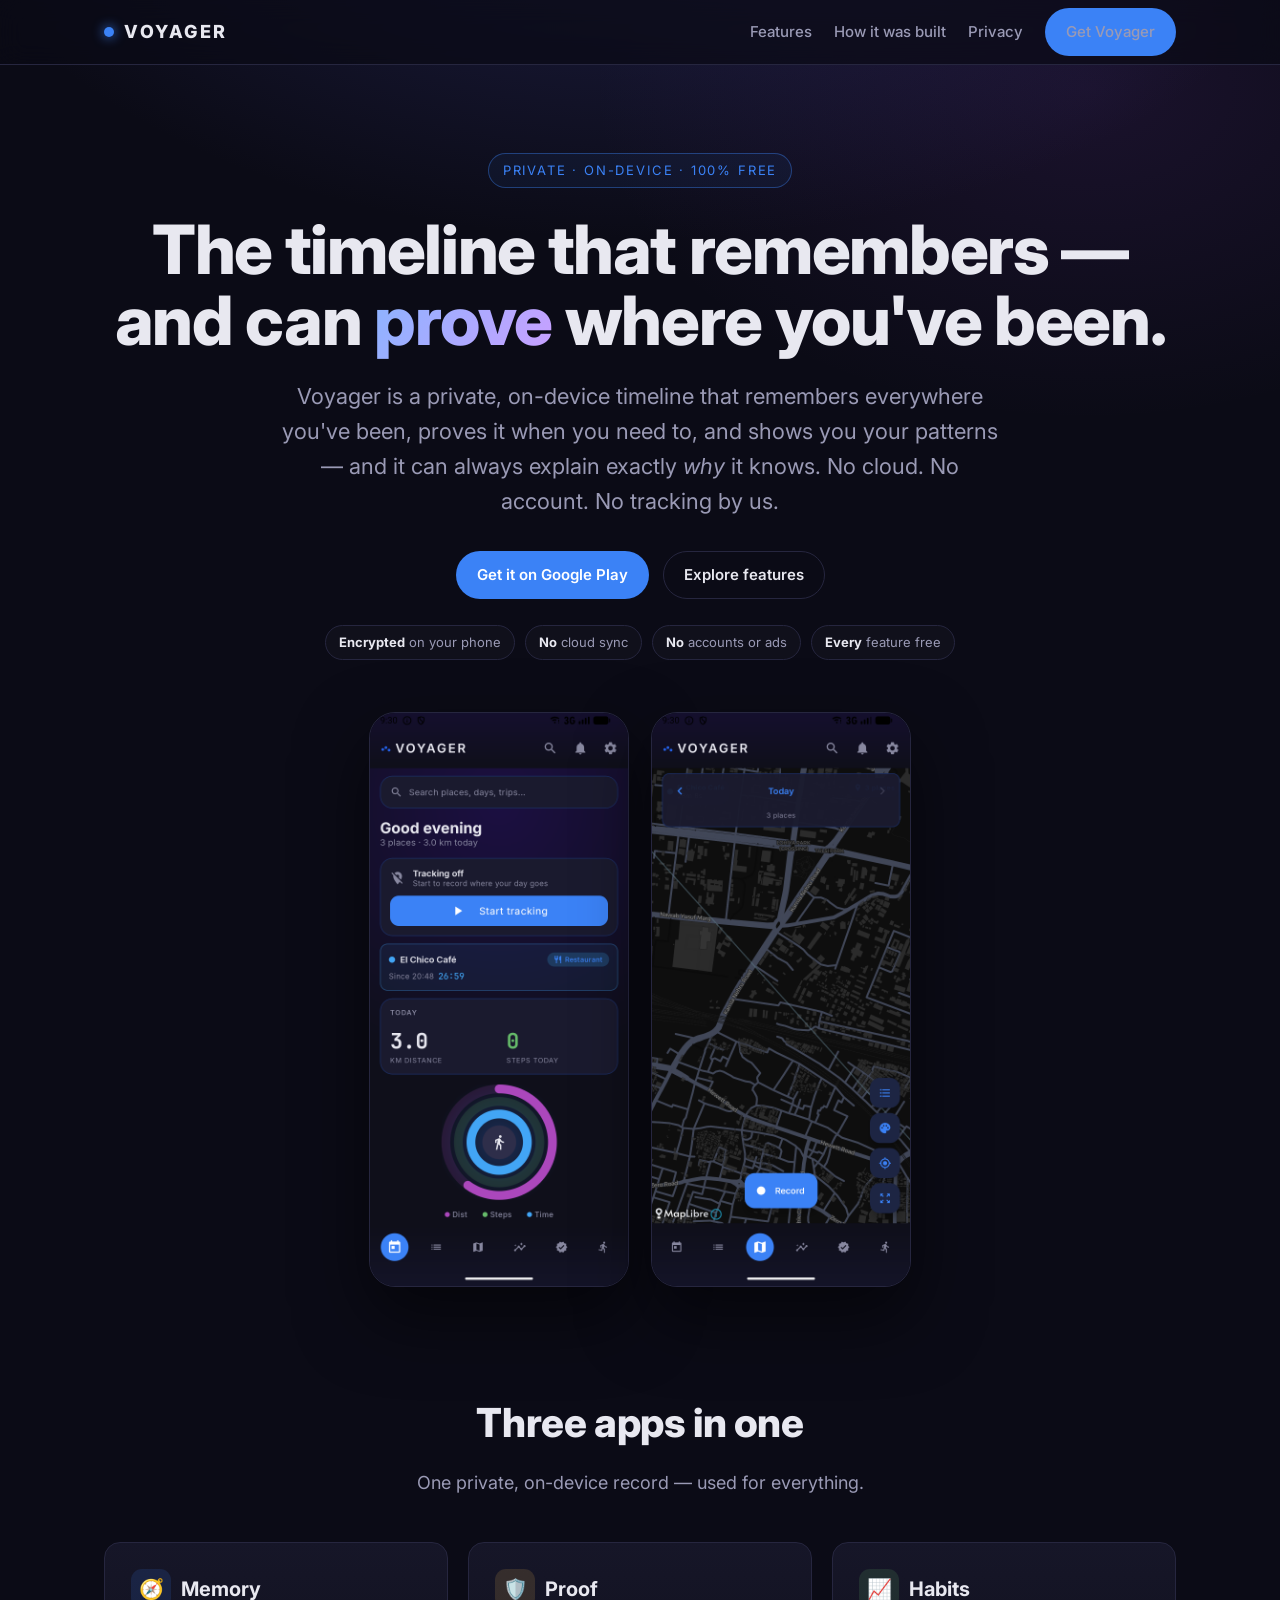
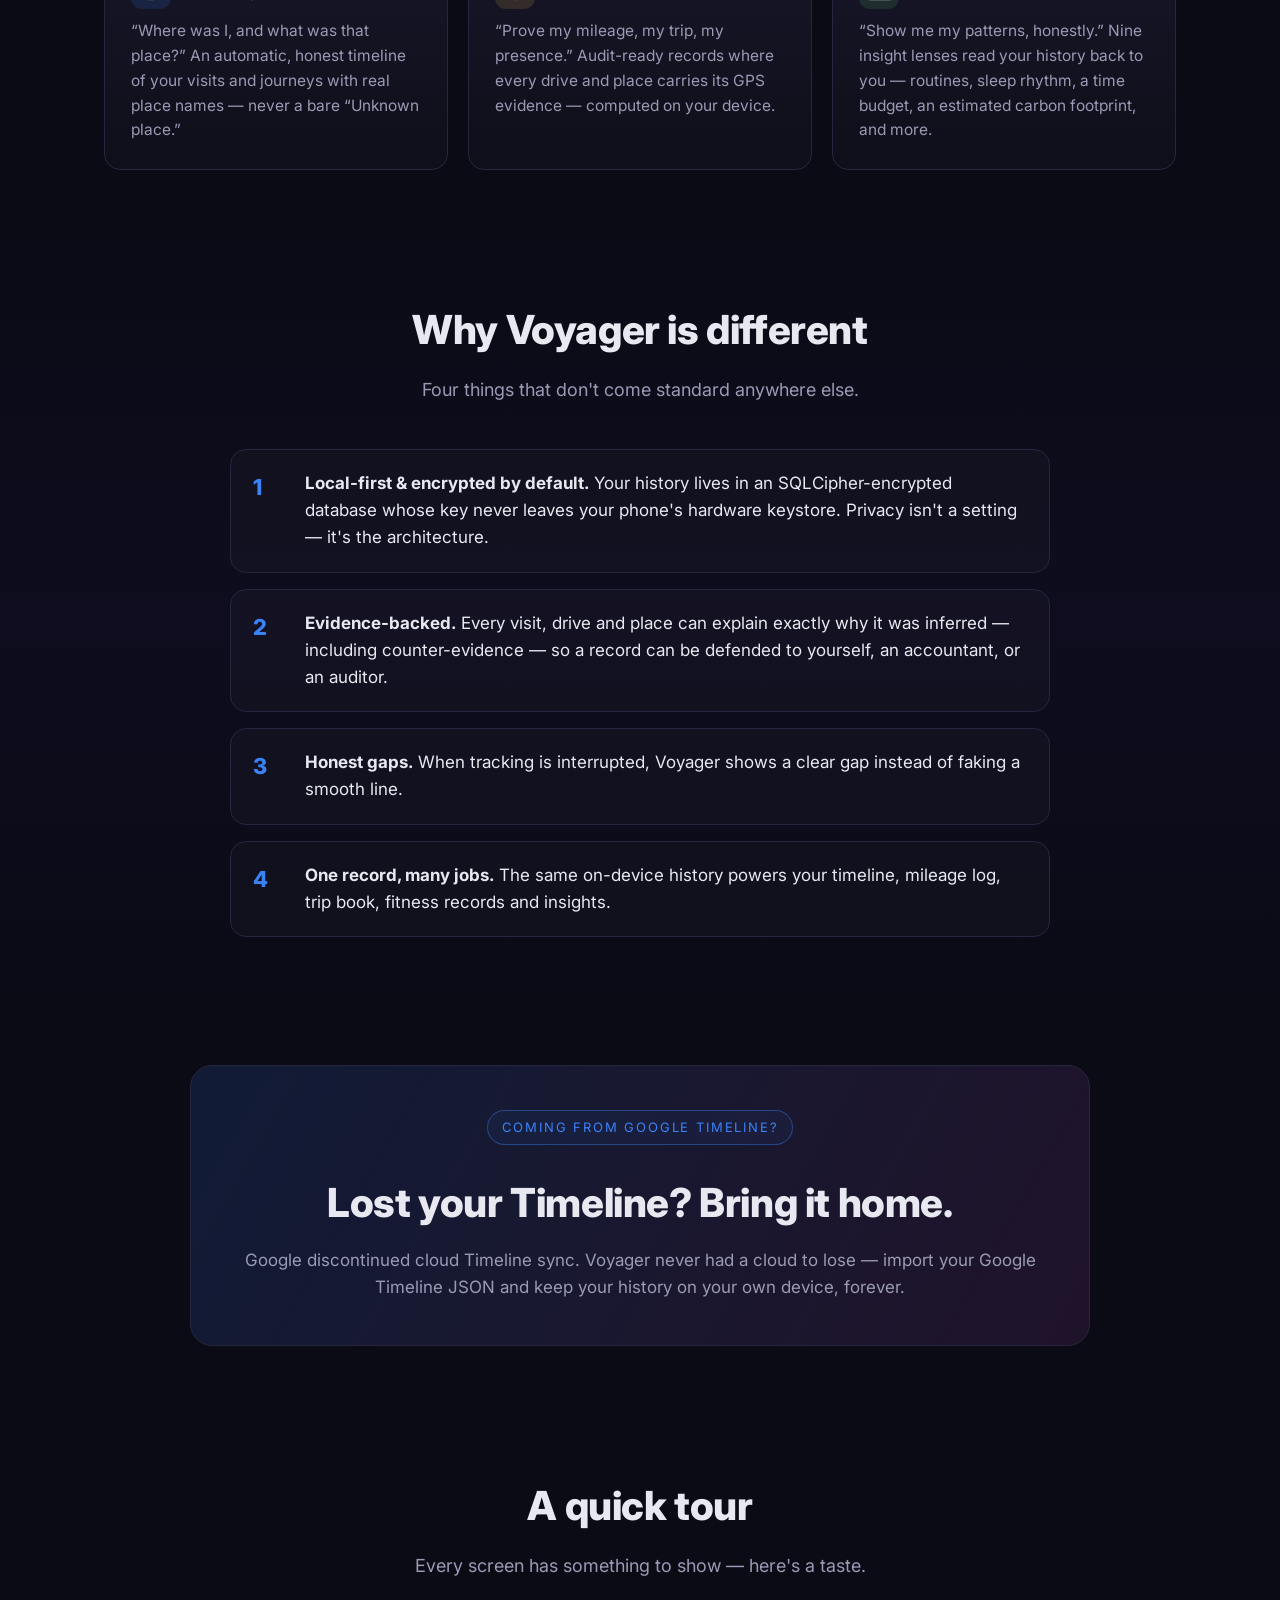
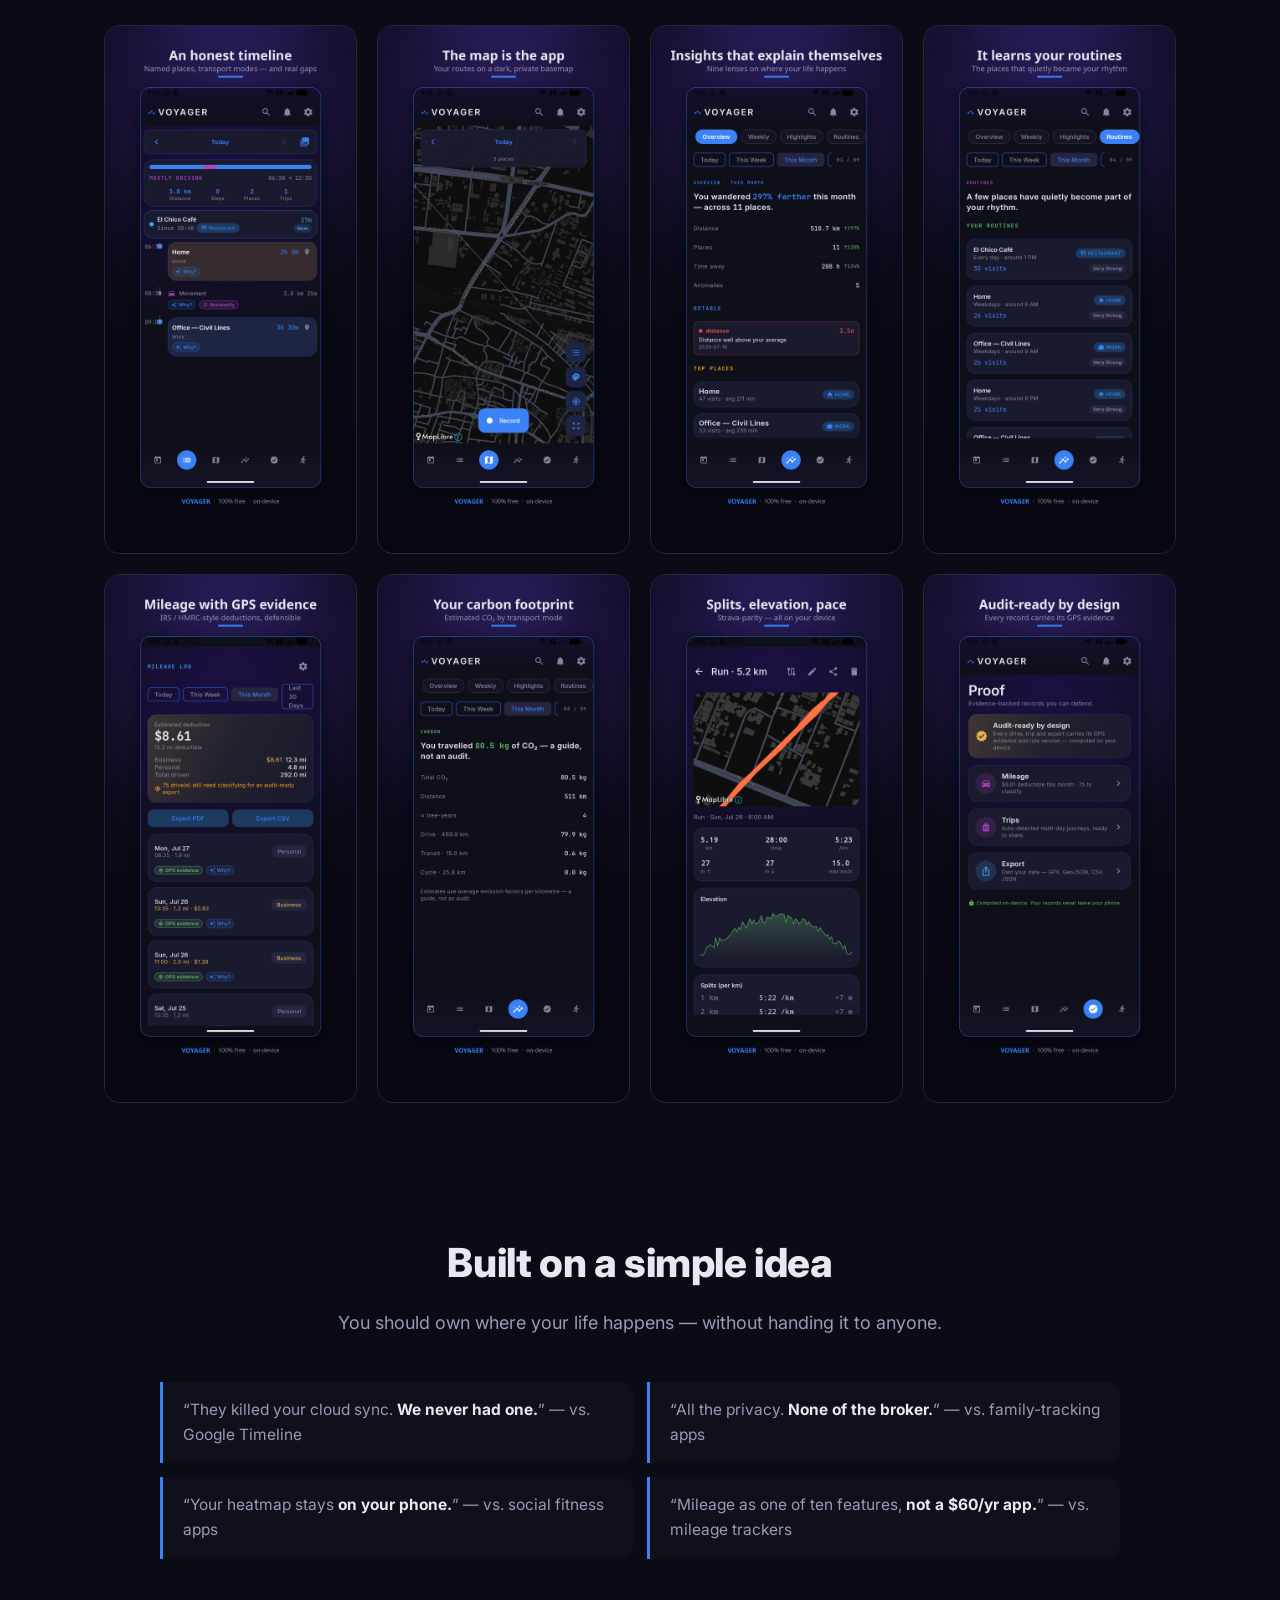
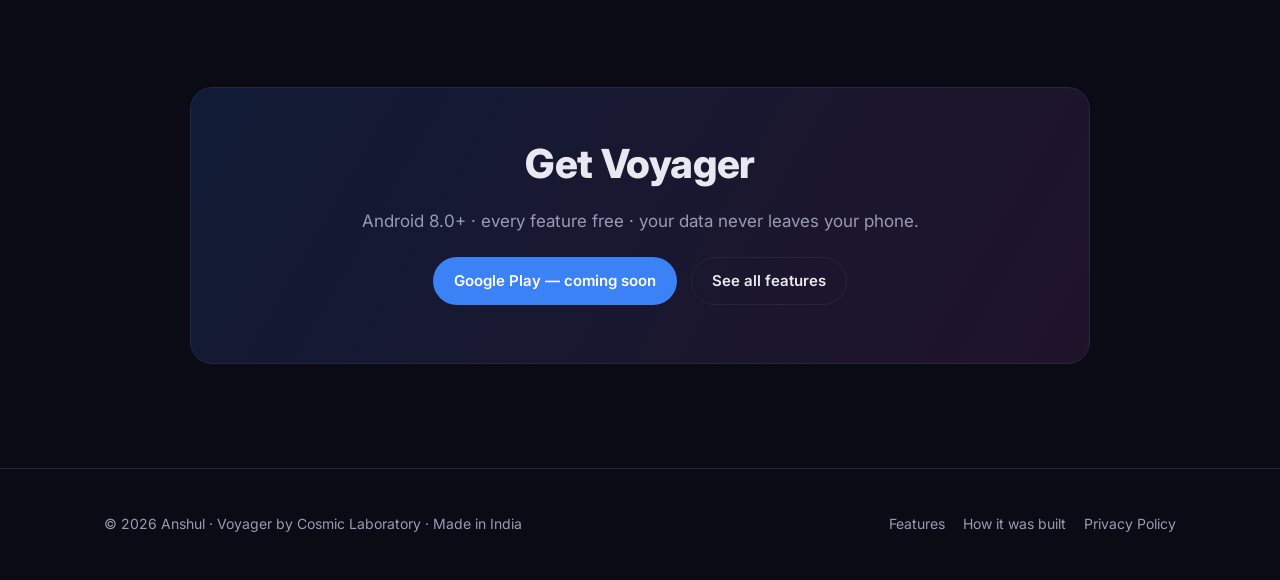
==== index.html @ 9e4bc84a "Voyager marketing + docs site (landing, features, dev story, privacy) Static GitHub Pages site (no a" ====
<!doctype html>
<html lang="en">
<head>
<meta charset="utf-8">
<meta name="viewport" content="width=device-width, initial-scale=1">
<title>Voyager — Your private, on-device location timeline</title>
<meta name="description" content="Voyager is a private, on-device timeline that remembers everywhere you've been, proves it when you need to, and shows you your patterns — and it can always explain why. No cloud. No account. 100% free.">
<link rel="preconnect" href="https://fonts.googleapis.com">
<link href="https://fonts.googleapis.com/css2?family=Inter:wght@400;500;600;800&display=swap" rel="stylesheet">
<link rel="stylesheet" href="assets/style.css">
<link rel="icon" href="data:image/svg+xml,<svg xmlns='http://www.w3.org/2000/svg' viewBox='0 0 100 100'><circle cx='50' cy='50' r='42' fill='%233b82f6'/></svg>">
</head>
<body>

<nav class="nav"><div class="wrap">
  <a class="brand" href="index.html"><span class="dot"></span>VOYAGER</a>
  <div class="links">
    <a href="features.html">Features</a>
    <a href="development.html">How it was built</a>
    <a href="privacy.html">Privacy</a>
    <a class="btn" href="#get">Get Voyager</a>
  </div>
</div></nav>

<header class="hero"><div class="wrap">
  <span class="eyebrow">Private · On-device · 100% free</span>
  <h1>The timeline that remembers —<br>and can <span class="grad">prove</span> where you've been.</h1>
  <p class="lede">Voyager is a private, on-device timeline that remembers everywhere you've been,
    proves it when you need to, and shows you your patterns — and it can always explain exactly
    <em>why</em> it knows. No cloud. No account. No tracking by us.</p>
  <div class="cta-row">
    <a class="btn" href="#get">Get it on Google Play</a>
    <a class="btn ghost" href="features.html">Explore features</a>
  </div>
  <div class="pills">
    <span class="pill"><b>Encrypted</b> on your phone</span>
    <span class="pill"><b>No</b> cloud sync</span>
    <span class="pill"><b>No</b> accounts or ads</span>
    <span class="pill"><b>Every</b> feature free</span>
  </div>
  <div class="devices">
    <img src="assets/img/hero-today.png" alt="Voyager Today dashboard" loading="lazy">
    <img src="assets/img/hero-map.png" alt="Voyager dark map" loading="lazy">
  </div>
</div></header>

<section id="jobs"><div class="wrap">
  <div class="sec-head">
    <h2>Three apps in one</h2>
    <p>One private, on-device record — used for everything.</p>
  </div>
  <div class="grid g3">
    <div class="card">
      <h3><span class="ic">🧭</span>Memory</h3>
      <p>“Where was I, and what was that place?” An automatic, honest timeline of your visits and
        journeys with real place names — never a bare “Unknown place.”</p>
    </div>
    <div class="card">
      <h3><span class="ic gold">🛡️</span>Proof</h3>
      <p>“Prove my mileage, my trip, my presence.” Audit-ready records where every drive and place
        carries its GPS evidence — computed on your device.</p>
    </div>
    <div class="card">
      <h3><span class="ic green">📈</span>Habits</h3>
      <p>“Show me my patterns, honestly.” Nine insight lenses read your history back to you —
        routines, sleep rhythm, a time budget, an estimated carbon footprint, and more.</p>
    </div>
  </div>
</div></section>

<section id="moat" style="background:linear-gradient(180deg,transparent,rgba(20,16,46,.35),transparent)"><div class="wrap">
  <div class="sec-head">
    <h2>Why Voyager is different</h2>
    <p>Four things that don't come standard anywhere else.</p>
  </div>
  <div class="moat">
    <div class="row"><div class="num">1</div><div><strong>Local-first & encrypted by default.</strong>
      Your history lives in an SQLCipher-encrypted database whose key never leaves your phone's
      hardware keystore. Privacy isn't a setting — it's the architecture.</div></div>
    <div class="row"><div class="num">2</div><div><strong>Evidence-backed.</strong>
      Every visit, drive and place can explain exactly why it was inferred — including
      counter-evidence — so a record can be defended to yourself, an accountant, or an auditor.</div></div>
    <div class="row"><div class="num">3</div><div><strong>Honest gaps.</strong>
      When tracking is interrupted, Voyager shows a clear gap instead of faking a smooth line.</div></div>
    <div class="row"><div class="num">4</div><div><strong>One record, many jobs.</strong>
      The same on-device history powers your timeline, mileage log, trip book, fitness records
      and insights.</div></div>
  </div>
</div></section>

<section id="wedge"><div class="wrap">
  <div class="banner">
    <span class="eyebrow">Coming from Google Timeline?</span>
    <h2>Lost your Timeline? Bring it home.</h2>
    <p class="muted">Google discontinued cloud Timeline sync. Voyager never had a cloud to lose —
      import your Google Timeline JSON and keep your history on your own device, forever.</p>
  </div>
</div></section>

<section id="tour"><div class="wrap">
  <div class="sec-head">
    <h2>A quick tour</h2>
    <p>Every screen has something to show — here's a taste.</p>
  </div>
  <div class="gallery">
    <img src="assets/img/02-timeline.png" alt="Timeline" loading="lazy">
    <img src="assets/img/03-map.png" alt="Map" loading="lazy">
    <img src="assets/img/04-insights-overview.png" alt="Insights" loading="lazy">
    <img src="assets/img/06-insights-routines.png" alt="Routines" loading="lazy">
    <img src="assets/img/09-mileage.png" alt="Mileage" loading="lazy">
    <img src="assets/img/07-insights-carbon.png" alt="Carbon" loading="lazy">
    <img src="assets/img/12-activity-detail.png" alt="Fitness" loading="lazy">
    <img src="assets/img/08-proof.png" alt="Proof" loading="lazy">
  </div>
</div></section>

<section id="vs"><div class="wrap">
  <div class="sec-head"><h2>Built on a simple idea</h2>
    <p>You should own where your life happens — without handing it to anyone.</p></div>
  <div class="quotes">
    <div class="quote">“They killed your cloud sync. <b>We never had one.</b>” — vs. Google Timeline</div>
    <div class="quote">“All the privacy. <b>None of the broker.</b>” — vs. family-tracking apps</div>
    <div class="quote">“Your heatmap stays <b>on your phone.</b>” — vs. social fitness apps</div>
    <div class="quote">“Mileage as one of ten features, <b>not a $60/yr app.</b>” — vs. mileage trackers</div>
  </div>
</div></section>

<section id="get"><div class="wrap">
  <div class="banner">
    <h2>Get Voyager</h2>
    <p class="muted" style="margin-bottom:22px">Android 8.0+ · every feature free · your data never leaves your phone.</p>
    <div class="cta-row">
      <a class="btn" href="#">Google Play — coming soon</a>
      <a class="btn ghost" href="features.html">See all features</a>
    </div>
  </div>
</div></section>

<footer><div class="wrap">
  <div>© 2026 Anshul · Voyager by Cosmic Laboratory · Made in India</div>
  <div class="foot-links">
    <a href="features.html">Features</a>
    <a href="development.html">How it was built</a>
    <a href="privacy.html">Privacy Policy</a>
  </div>
</div></footer>

</body>
</html>
---- assets/style.css ----
:root{
  --bg:#0b0b16; --bg2:#0f0f1a; --surface:#161628; --surface2:#1e1e34;
  --line:#26263f; --text:#e8e8f0; --muted:#9a9ab5; --primary:#3b82f6; --primary-dim:#2563eb;
  --gold:#e6b450; --green:#66bb6a; --purple:#ab47bc; --radius:16px; --max:1120px;
  --font:'Inter',-apple-system,BlinkMacSystemFont,'Segoe UI',Roboto,system-ui,sans-serif;
}
*{box-sizing:border-box;margin:0;padding:0}
html{scroll-behavior:smooth}
body{
  font-family:var(--font); color:var(--text); line-height:1.6; font-size:17px;
  background:
    radial-gradient(1200px 700px at 50% -180px, rgba(59,60,140,.45), transparent 60%),
    radial-gradient(900px 600px at 85% 10%, rgba(120,60,180,.14), transparent 55%),
    var(--bg);
  background-attachment:fixed;
  -webkit-font-smoothing:antialiased;
}
a{color:var(--primary);text-decoration:none}
a:hover{text-decoration:underline}
img{max-width:100%;display:block}
.wrap{max-width:var(--max);margin:0 auto;padding:0 24px}
.muted{color:var(--muted)}
.center{text-align:center}

/* Nav */
.nav{position:sticky;top:0;z-index:20;backdrop-filter:blur(12px);
  background:rgba(11,11,22,.72);border-bottom:1px solid var(--line)}
.nav .wrap{display:flex;align-items:center;justify-content:space-between;height:64px}
.brand{display:flex;align-items:center;gap:10px;font-weight:800;letter-spacing:.14em;
  font-size:18px;color:var(--text)}
.brand:hover{text-decoration:none}
.brand .dot{width:10px;height:10px;border-radius:50%;background:var(--primary);
  box-shadow:0 0 12px var(--primary)}
.nav .links{display:flex;gap:22px;align-items:center}
.nav .links a{color:var(--muted);font-size:15px;font-weight:500}
.nav .links a:hover{color:var(--text);text-decoration:none}
.btn{display:inline-block;background:var(--primary);color:#fff;font-weight:600;
  padding:11px 20px;border-radius:999px;font-size:15px;border:1px solid transparent;transition:.15s}
.btn:hover{background:var(--primary-dim);text-decoration:none;transform:translateY(-1px)}
.btn.ghost{background:transparent;border-color:var(--line);color:var(--text)}
.btn.ghost:hover{border-color:var(--primary);background:rgba(59,130,246,.08)}

/* Hero */
.hero{padding:88px 0 40px;text-align:center}
.eyebrow{display:inline-block;font-size:13px;letter-spacing:.14em;text-transform:uppercase;
  color:var(--primary);border:1px solid rgba(59,130,246,.4);border-radius:999px;
  padding:6px 14px;margin-bottom:26px;background:rgba(59,130,246,.06)}
h1{font-size:clamp(38px,6vw,68px);line-height:1.05;font-weight:800;letter-spacing:-.02em;margin-bottom:22px}
h1 .grad{background:linear-gradient(120deg,#8ab4ff,#c9a0ff);-webkit-background-clip:text;
  background-clip:text;color:transparent}
.lede{font-size:clamp(18px,2.4vw,22px);color:var(--muted);max-width:720px;margin:0 auto 32px}
.cta-row{display:flex;gap:14px;justify-content:center;flex-wrap:wrap;margin-bottom:14px}
.pills{display:flex;gap:10px;justify-content:center;flex-wrap:wrap;margin-top:26px}
.pill{font-size:13px;color:var(--muted);border:1px solid var(--line);border-radius:999px;
  padding:6px 13px;background:rgba(255,255,255,.02)}
.pill b{color:var(--text)}

/* Hero device row */
.devices{display:flex;gap:22px;justify-content:center;margin-top:52px;flex-wrap:wrap}
.devices img{width:260px;border-radius:26px;border:1px solid var(--line);
  box-shadow:0 30px 70px rgba(0,0,0,.55)}

/* Sections */
section{padding:64px 0}
.sec-head{max-width:720px;margin:0 auto 44px;text-align:center}
h2{font-size:clamp(28px,4vw,40px);font-weight:800;letter-spacing:-.01em;margin-bottom:14px}
h2.left{text-align:left}
.sec-head p{color:var(--muted);font-size:18px}

/* Cards grid */
.grid{display:grid;gap:20px}
.g3{grid-template-columns:repeat(3,1fr)}
.g2{grid-template-columns:repeat(2,1fr)}
.g4{grid-template-columns:repeat(4,1fr)}
.card{background:linear-gradient(180deg,var(--surface),var(--bg2));border:1px solid var(--line);
  border-radius:var(--radius);padding:26px}
.card h3{font-size:20px;margin-bottom:10px;display:flex;align-items:center;gap:10px}
.card p{color:var(--muted);font-size:15.5px}
.ic{width:40px;height:40px;border-radius:11px;display:grid;place-items:center;font-size:20px;
  background:rgba(59,130,246,.14);flex:none}
.ic.gold{background:rgba(230,180,80,.15)} .ic.green{background:rgba(102,187,106,.15)}
.ic.purple{background:rgba(171,71,188,.15)}

/* Moat list */
.moat{max-width:820px;margin:0 auto;display:grid;gap:16px}
.moat .row{display:flex;gap:18px;align-items:flex-start;background:rgba(255,255,255,.02);
  border:1px solid var(--line);border-radius:var(--radius);padding:20px 22px}
.moat .num{font-weight:800;color:var(--primary);font-size:22px;flex:none;width:34px}

/* Wedge banner */
.banner{background:linear-gradient(120deg,rgba(59,130,246,.14),rgba(171,71,188,.12));
  border:1px solid var(--line);border-radius:22px;padding:44px;text-align:center;max-width:900px;margin:0 auto}
.banner h2{margin-bottom:12px}

/* Gallery */
.gallery{display:grid;grid-template-columns:repeat(auto-fill,minmax(230px,1fr));gap:20px}
.gallery img{border-radius:16px;border:1px solid var(--line)}

/* Quotes */
.quotes{display:grid;gap:14px;grid-template-columns:repeat(2,1fr);max-width:960px;margin:0 auto}
.quote{border-left:3px solid var(--primary);background:rgba(255,255,255,.02);
  padding:16px 20px;border-radius:0 12px 12px 0;color:var(--muted);font-size:15.5px}
.quote b{color:var(--text)}

/* Doc/prose pages */
.prose{max-width:820px;margin:0 auto}
.prose h2{margin:38px 0 14px;font-size:28px}
.prose h3{margin:26px 0 10px;font-size:20px;color:var(--text)}
.prose p,.prose li{color:#c7c7da;margin-bottom:12px}
.prose ul{padding-left:22px;margin-bottom:14px}
.prose strong{color:var(--text)}
.prose .updated{color:var(--muted);font-size:14px;margin-bottom:24px}
.prose table{width:100%;border-collapse:collapse;margin:18px 0;font-size:15px}
.prose th,.prose td{border:1px solid var(--line);padding:10px 12px;text-align:left}
.prose th{background:var(--surface)}
.timeline{border-left:2px solid var(--line);margin-left:8px;padding-left:26px}
.timeline .phase{position:relative;margin-bottom:30px}
.timeline .phase::before{content:'';position:absolute;left:-33px;top:6px;width:12px;height:12px;
  border-radius:50%;background:var(--primary);box-shadow:0 0 10px var(--primary)}
.timeline .phase .when{font-size:13px;letter-spacing:.08em;text-transform:uppercase;color:var(--primary)}
.timeline .phase h3{margin:4px 0 8px}

/* Footer */
footer{border-top:1px solid var(--line);padding:44px 0;margin-top:40px;color:var(--muted);font-size:14px}
footer .wrap{display:flex;justify-content:space-between;gap:20px;flex-wrap:wrap;align-items:center}
footer a{color:var(--muted)} footer a:hover{color:var(--text)}
.foot-links{display:flex;gap:18px;flex-wrap:wrap}

@media(max-width:820px){
  .g3,.g4,.quotes{grid-template-columns:1fr}
  .g2{grid-template-columns:1fr}
  .nav .links a:not(.btn){display:none}
  .hero{padding:56px 0 20px}
}
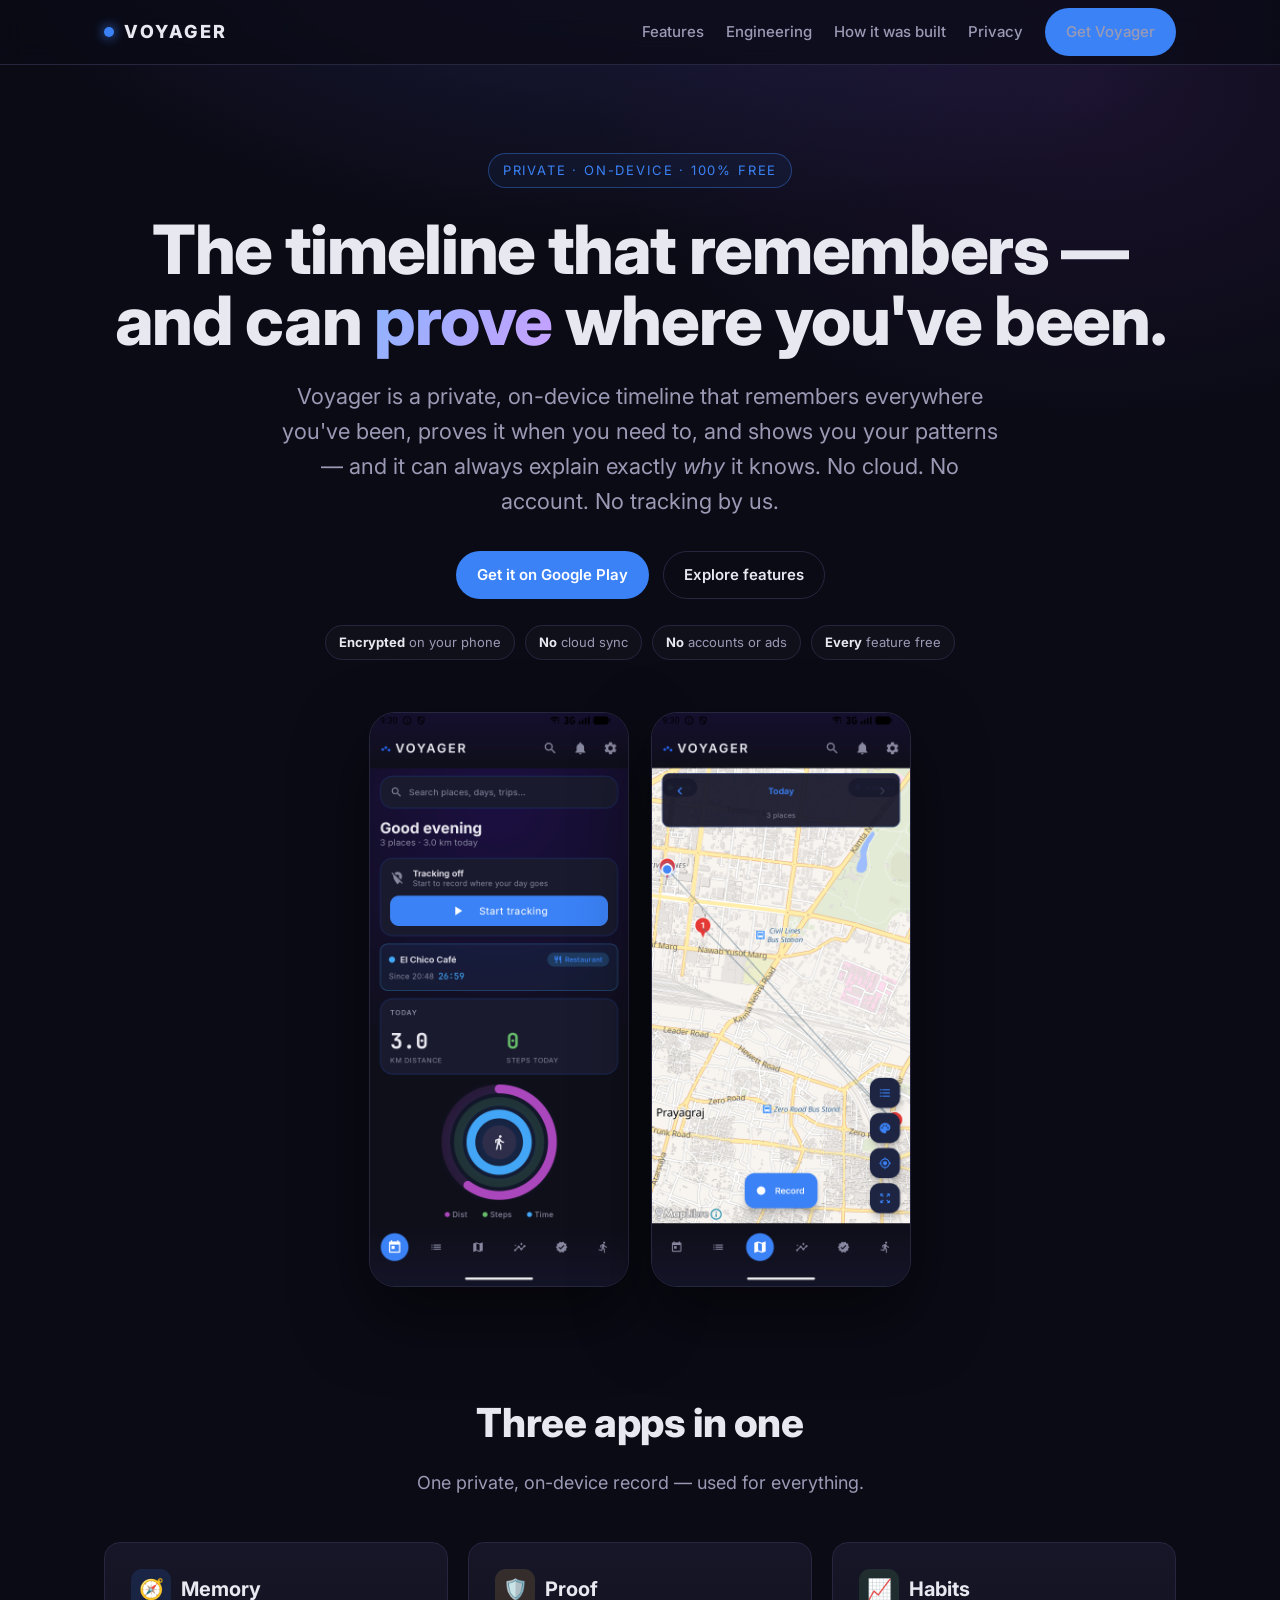
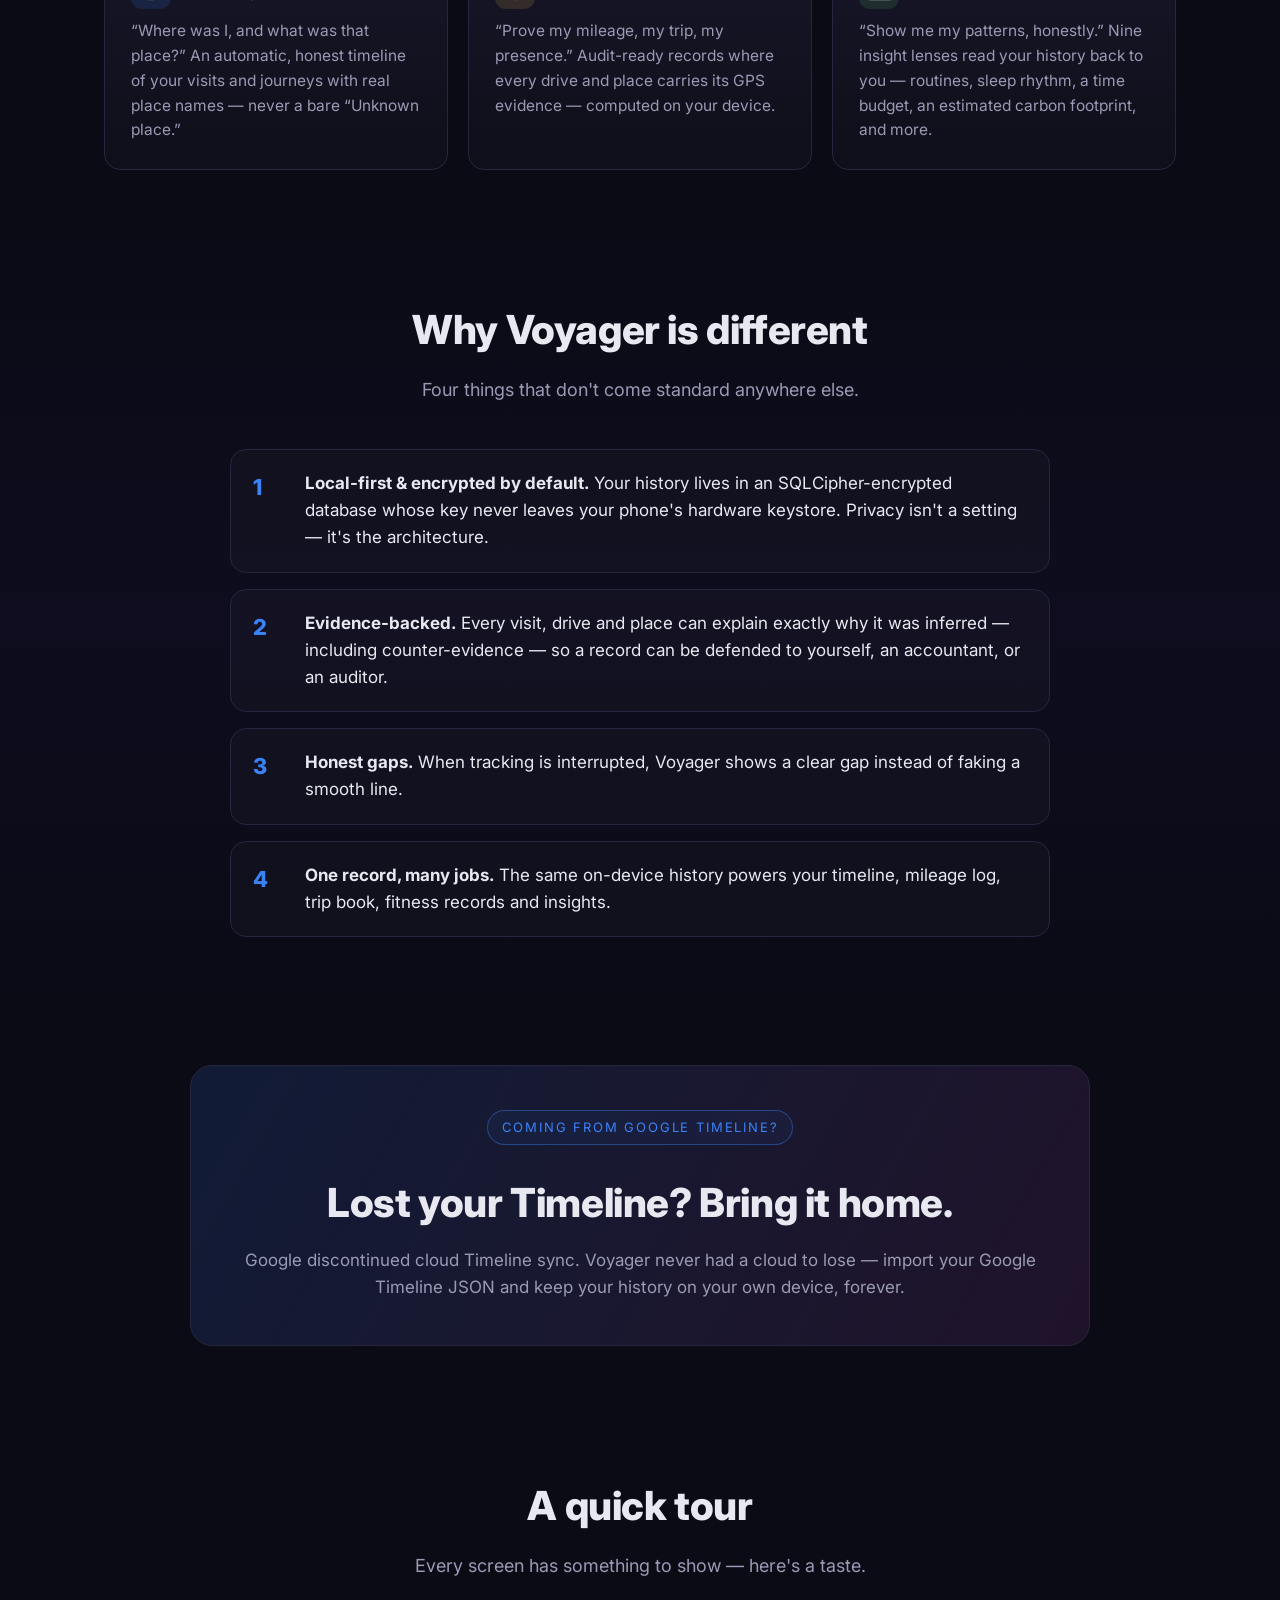
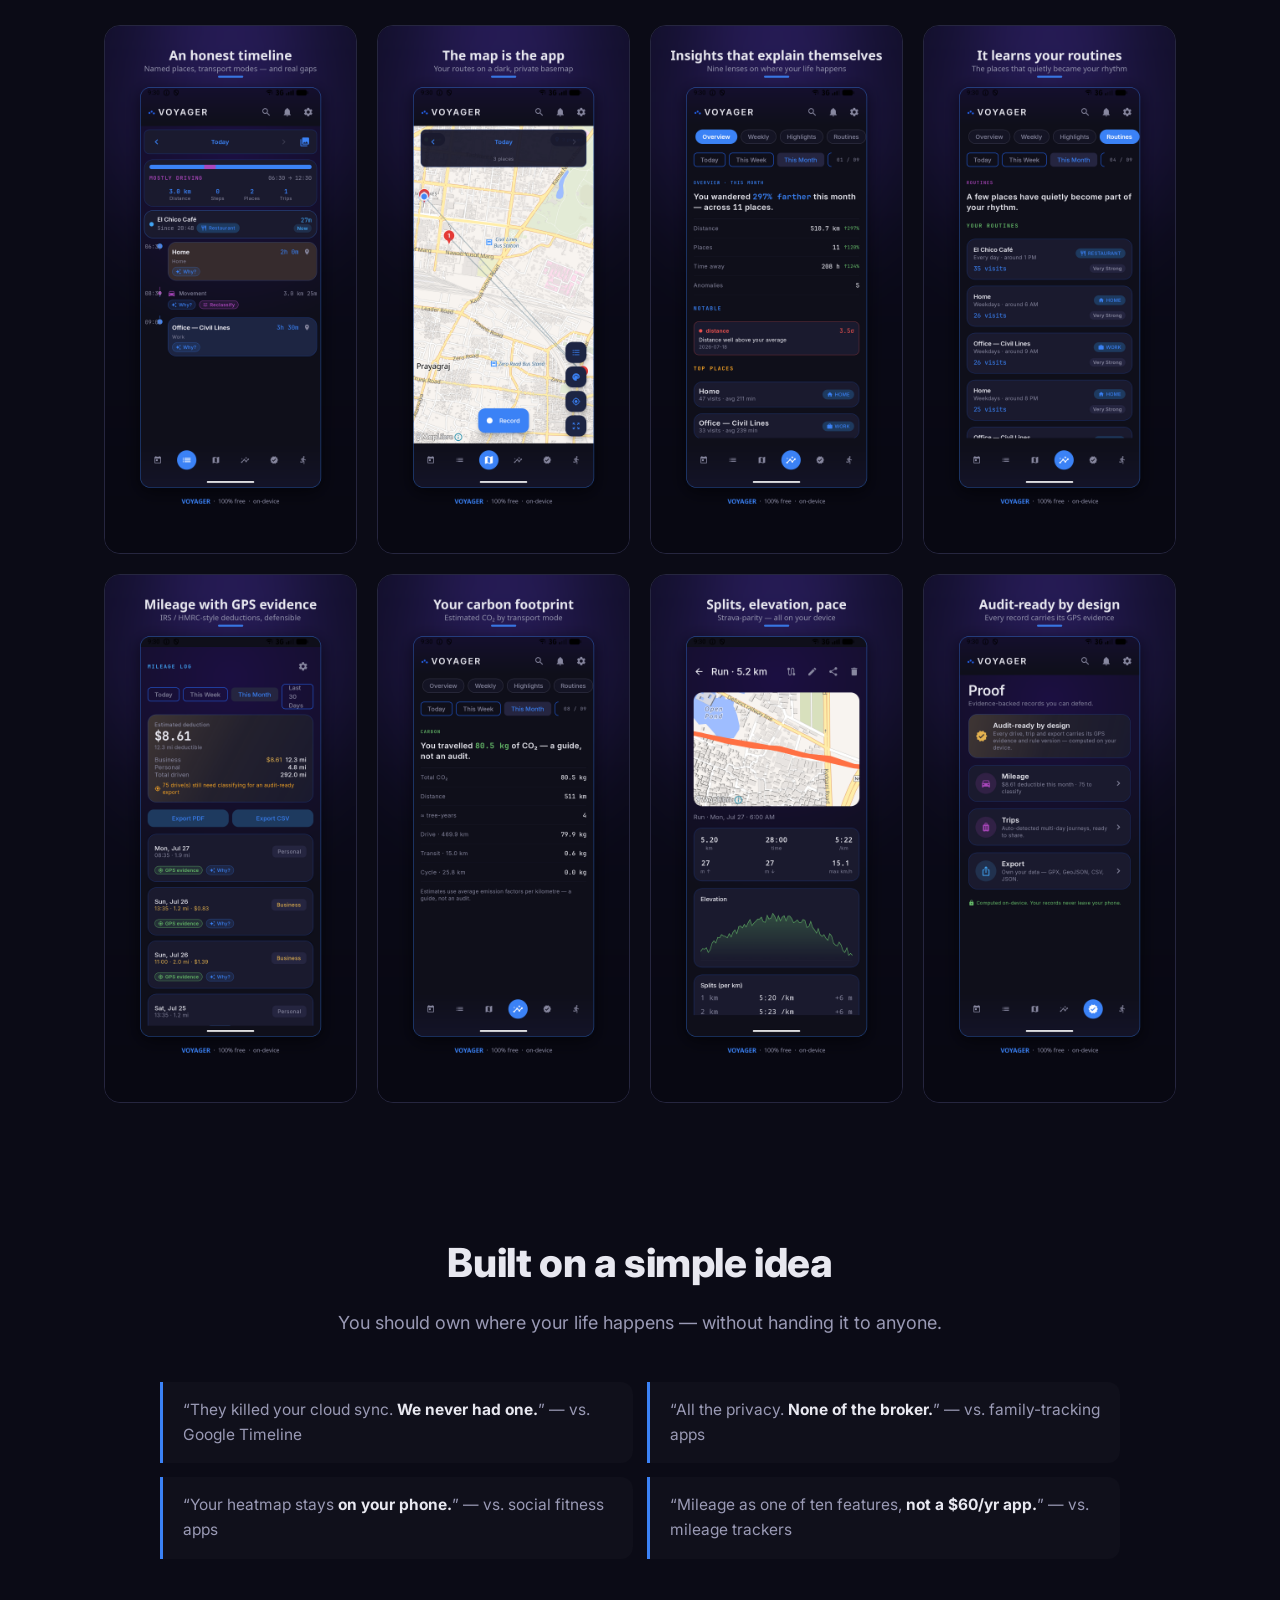
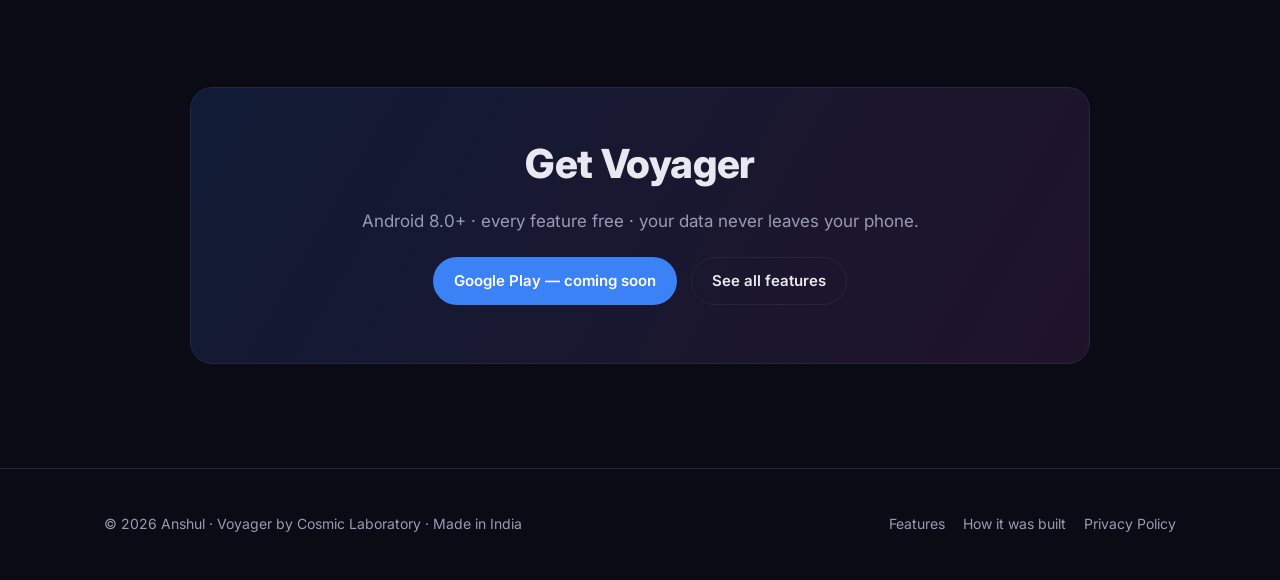
==== commit 6f531f73: "Add engineering deep-dive page + architecture diagram; Engineering nav link" ====
--- a/index.html
+++ b/index.html
@@ -16,6 +16,7 @@
   <a class="brand" href="index.html"><span class="dot"></span>VOYAGER</a>
   <div class="links">
     <a href="features.html">Features</a>
+    <a href="engineering.html">Engineering</a>
     <a href="development.html">How it was built</a>
     <a href="privacy.html">Privacy</a>
     <a class="btn" href="#get">Get Voyager</a>
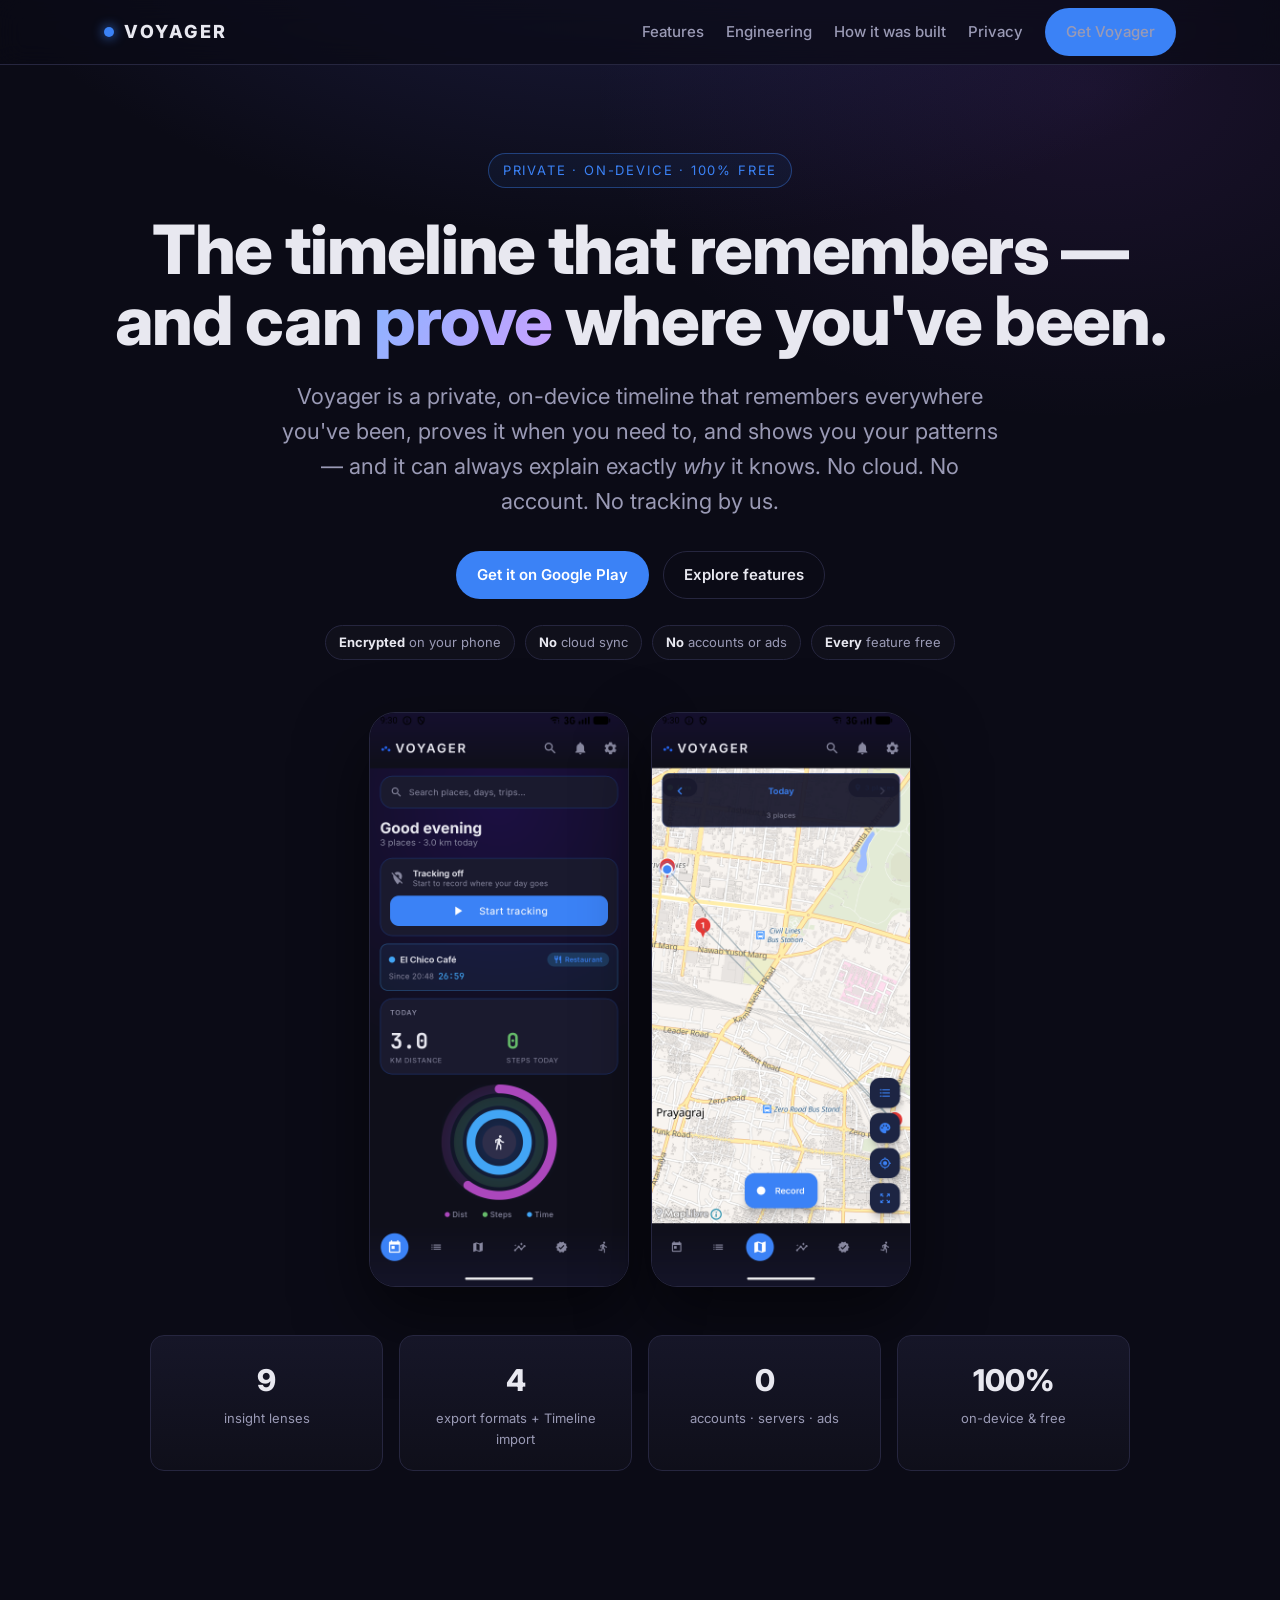
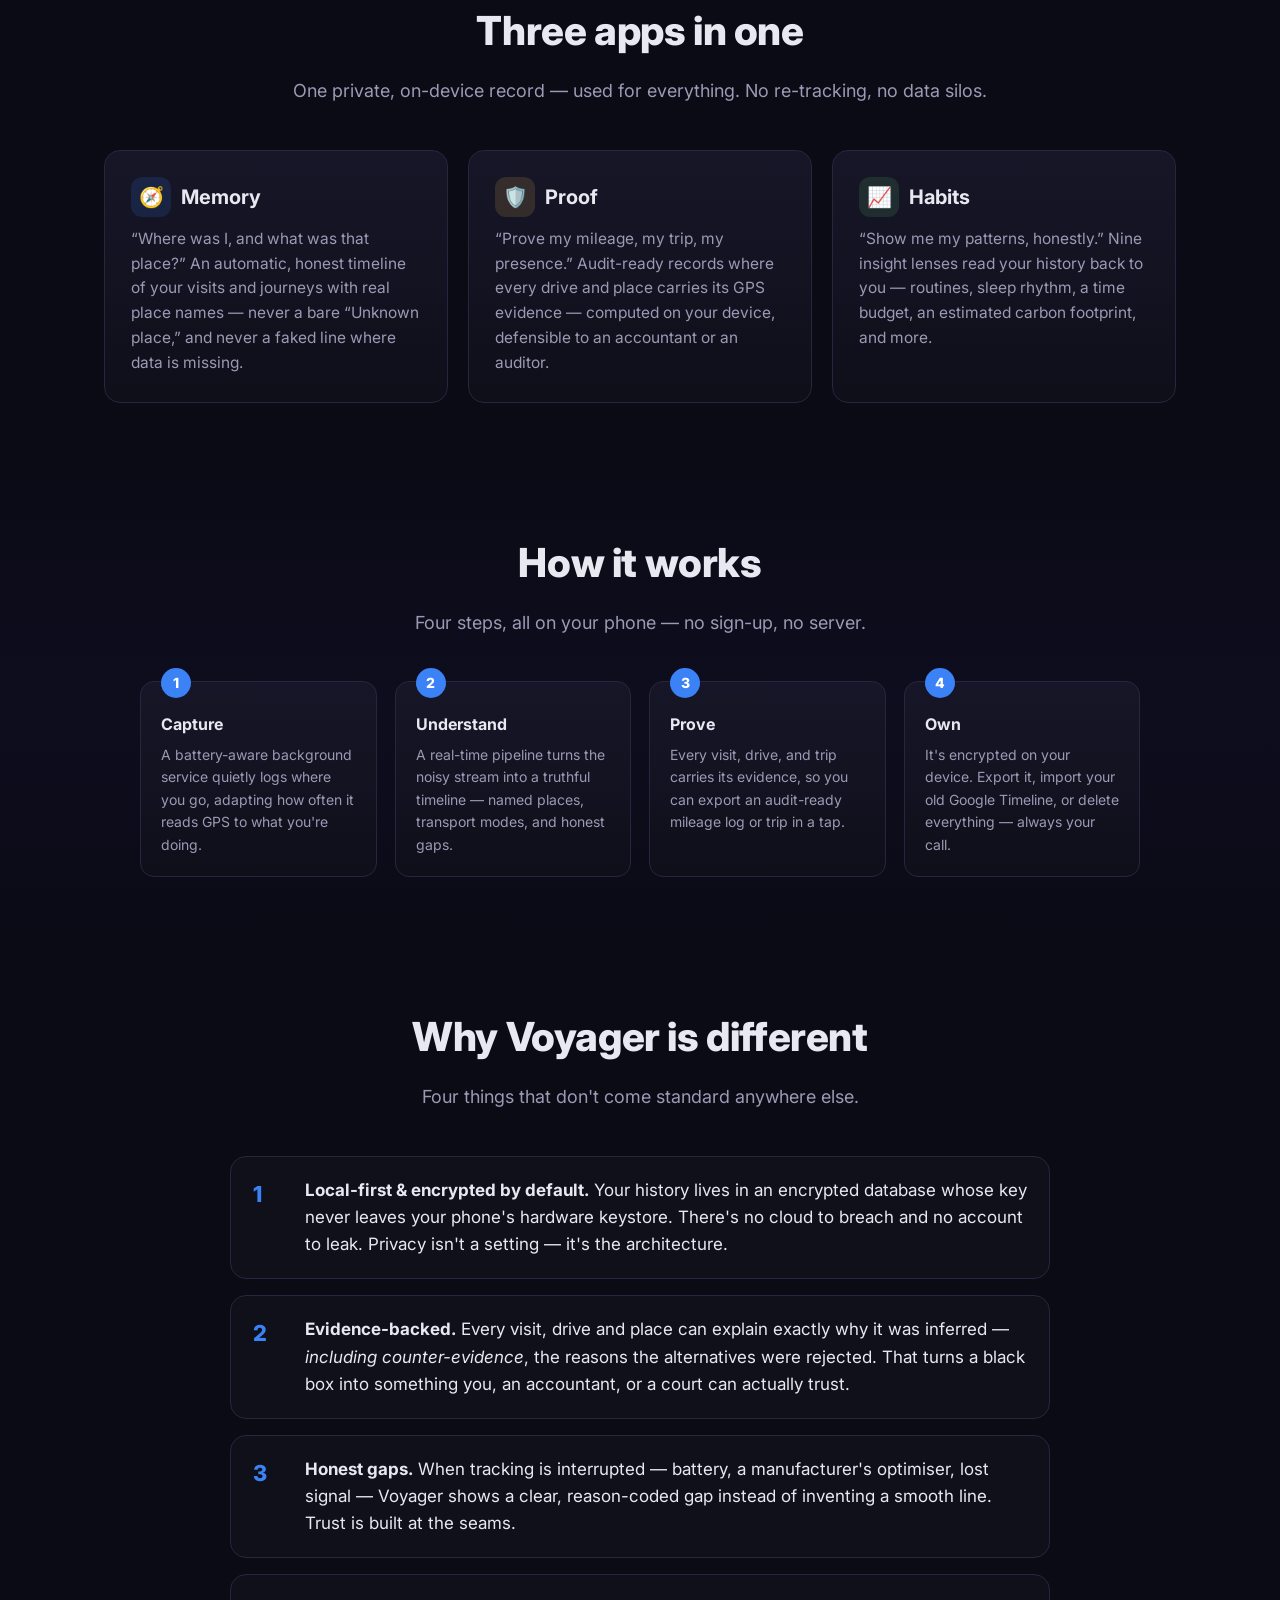
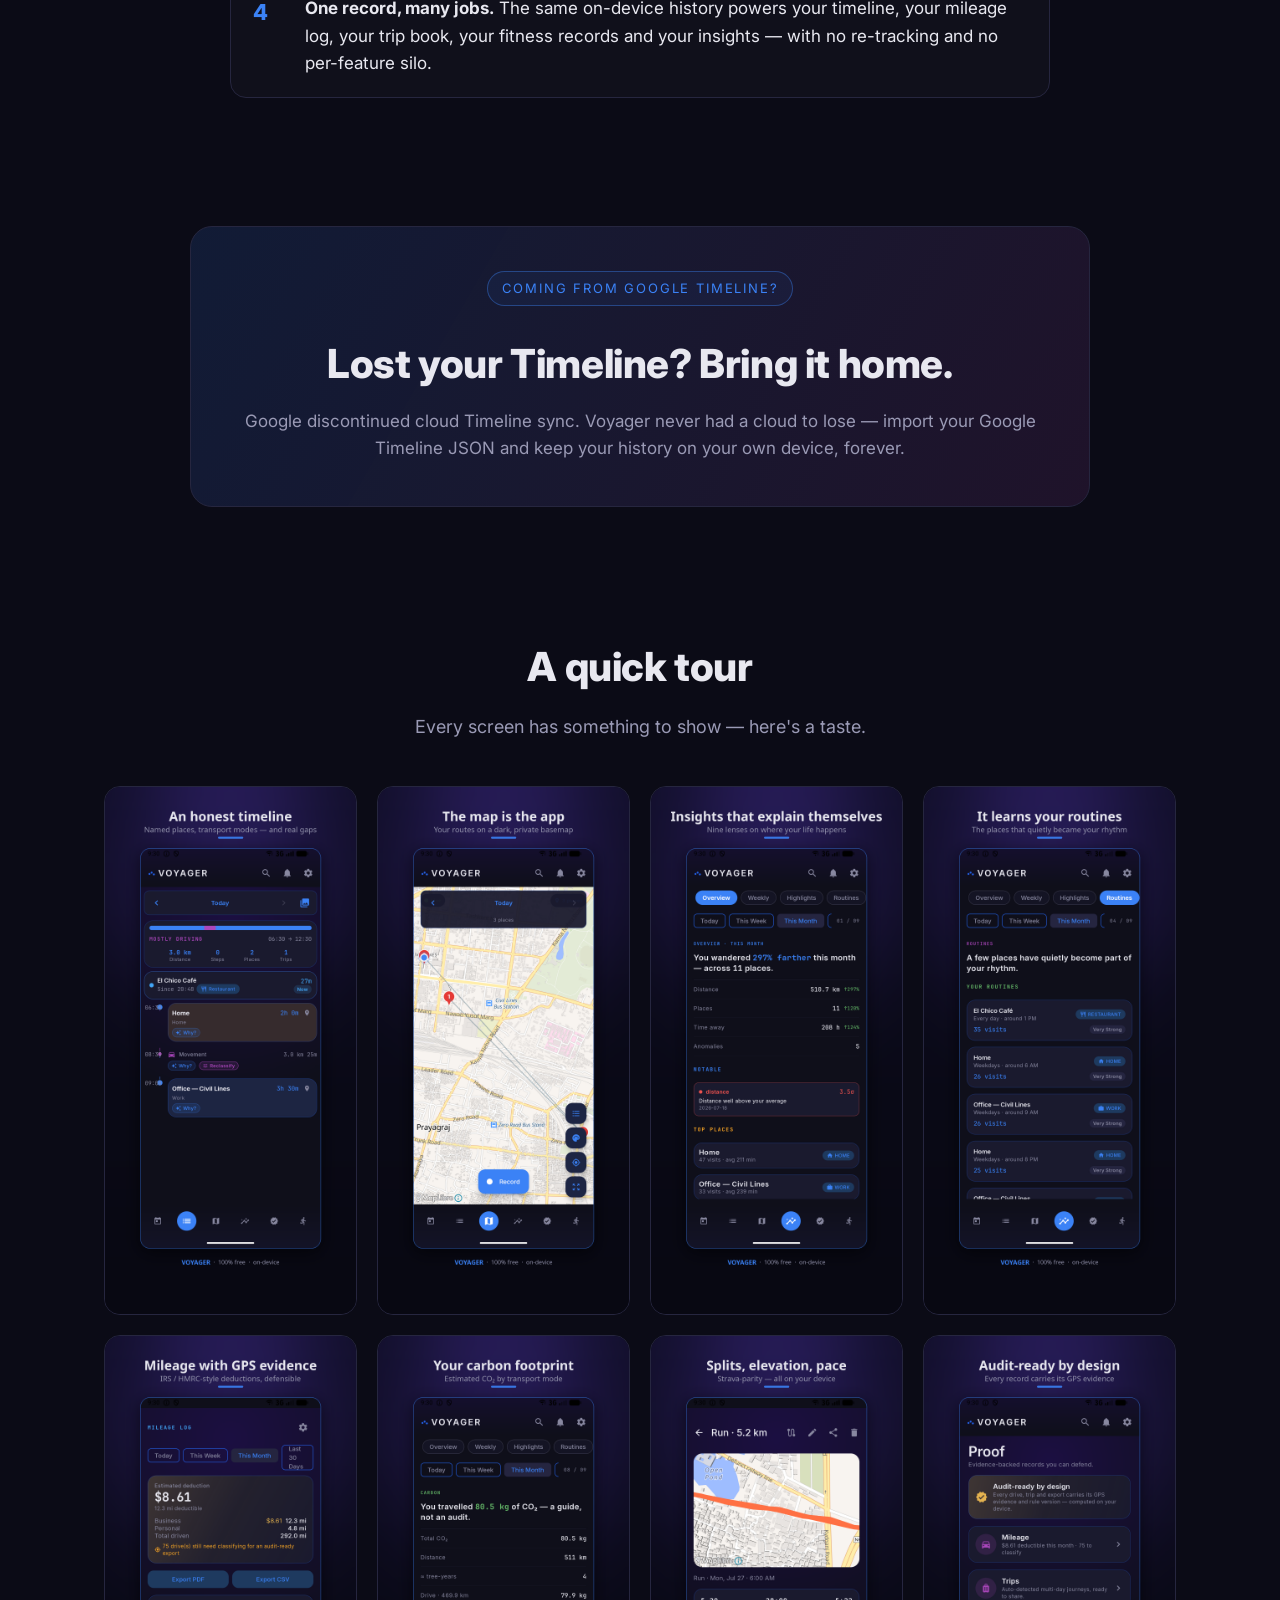
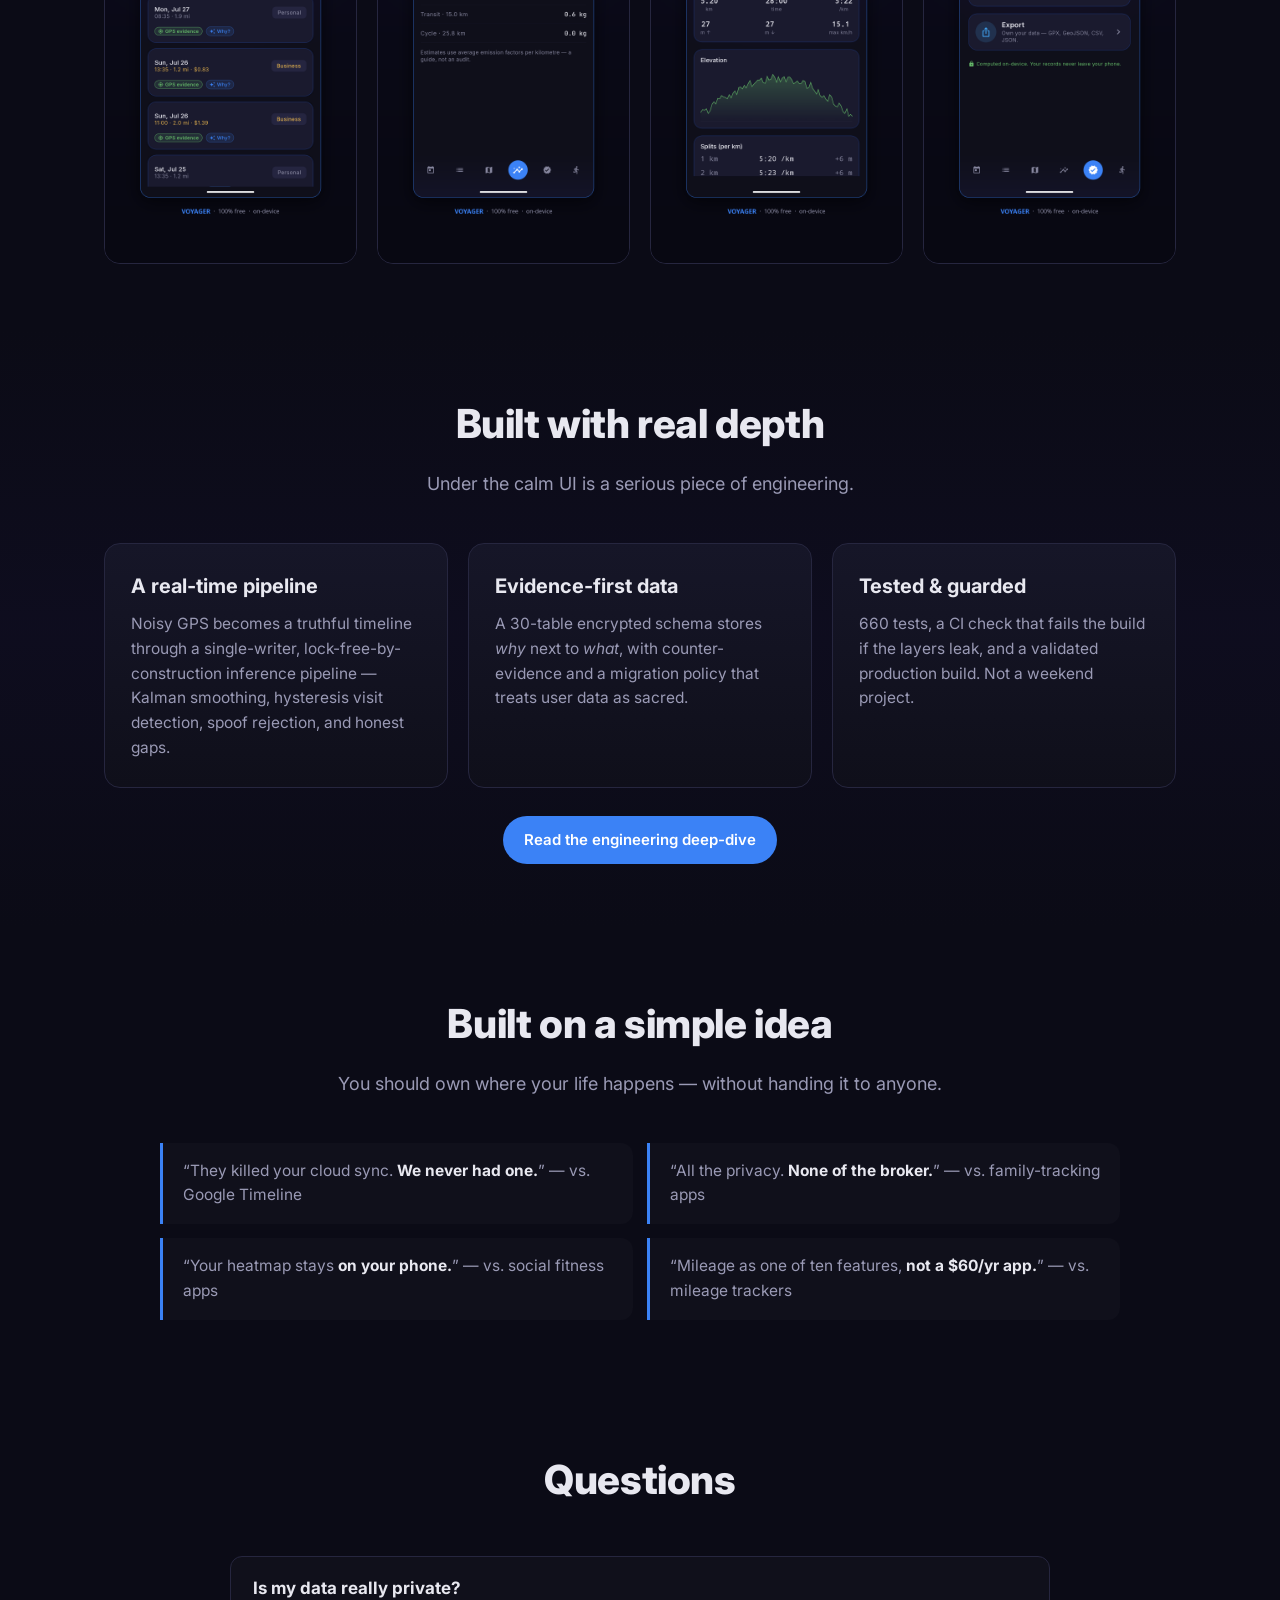
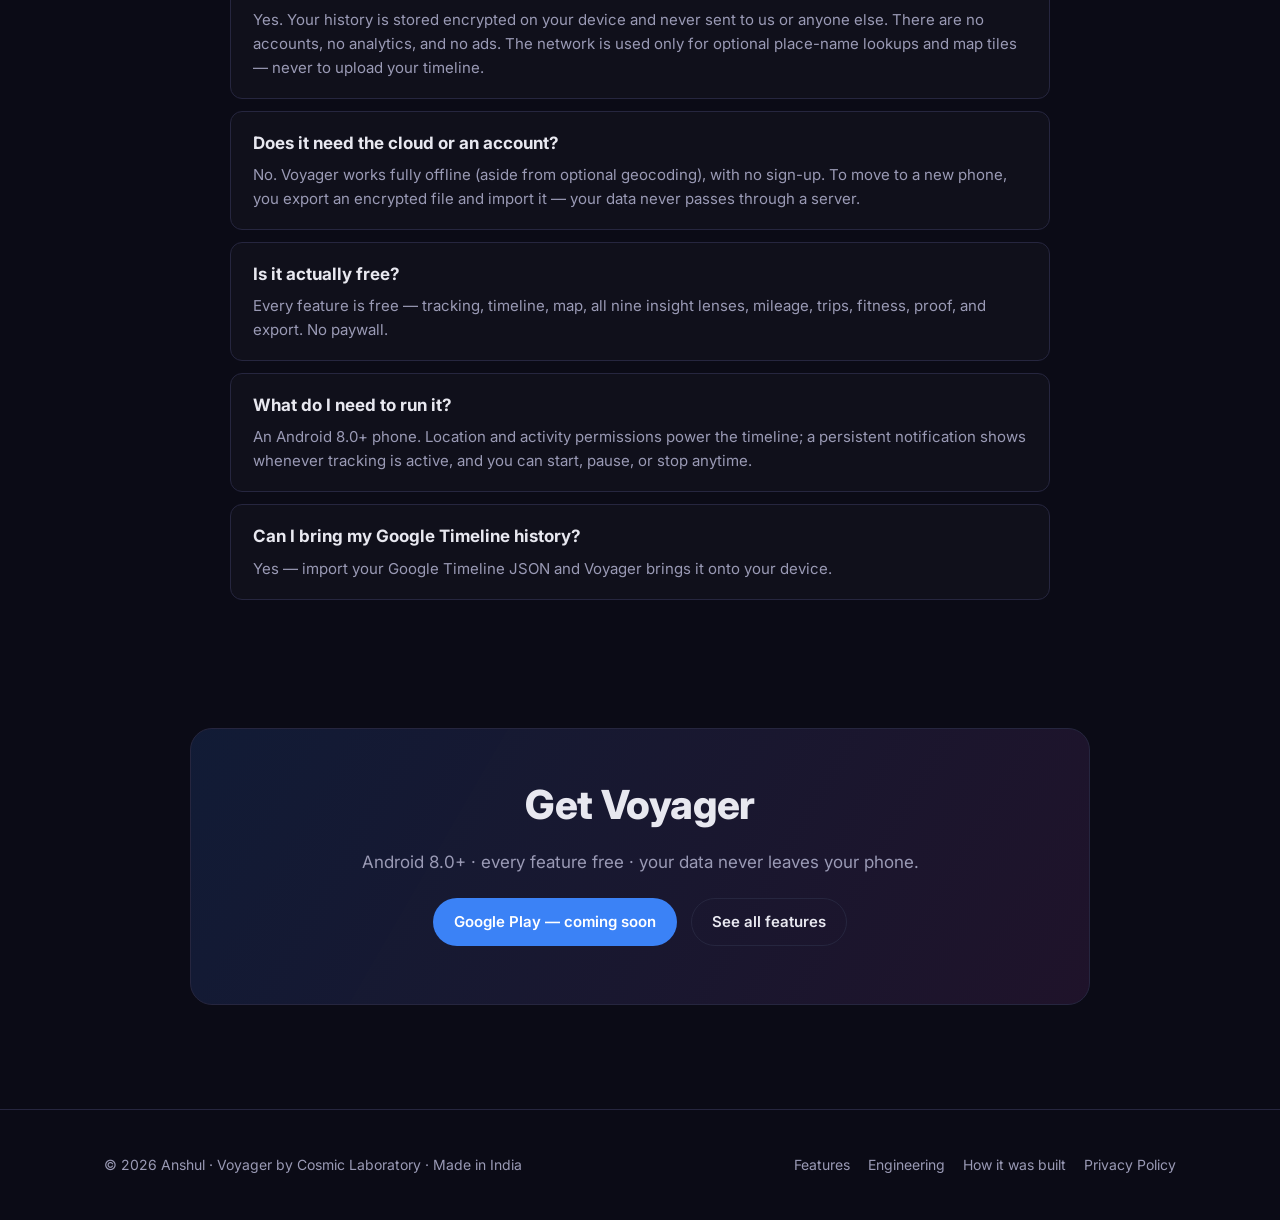
==== commit bf612bb1: "Deepen site content (conceptual): engineering, features, dev-story, landing - engineering.html: full" ====
--- a/index.html
+++ b/index.html
@@ -26,9 +26,9 @@
 <header class="hero"><div class="wrap">
   <span class="eyebrow">Private · On-device · 100% free</span>
   <h1>The timeline that remembers —<br>and can <span class="grad">prove</span> where you've been.</h1>
-  <p class="lede">Voyager is a private, on-device timeline that remembers everywhere you've been,
-    proves it when you need to, and shows you your patterns — and it can always explain exactly
-    <em>why</em> it knows. No cloud. No account. No tracking by us.</p>
+  <p class="lede">Voyager is a private, on-device timeline that remembers everywhere you've been, proves it when
+    you need to, and shows you your patterns — and it can always explain exactly <em>why</em> it knows. No cloud.
+    No account. No tracking by us.</p>
   <div class="cta-row">
     <a class="btn" href="#get">Get it on Google Play</a>
     <a class="btn ghost" href="features.html">Explore features</a>
@@ -41,63 +41,95 @@
   </div>
   <div class="devices">
     <img src="assets/img/hero-today.png" alt="Voyager Today dashboard" loading="lazy">
-    <img src="assets/img/hero-map.png" alt="Voyager dark map" loading="lazy">
+    <img src="assets/img/hero-map.png" alt="Voyager map" loading="lazy">
   </div>
 </div></header>
 
+<!-- BY THE NUMBERS -->
+<section style="padding-top:8px"><div class="wrap">
+  <div class="stats">
+    <div class="stat"><div class="n">9</div><div class="l">insight lenses</div></div>
+    <div class="stat"><div class="n">4</div><div class="l">export formats + Timeline import</div></div>
+    <div class="stat"><div class="n">0</div><div class="l">accounts · servers · ads</div></div>
+    <div class="stat"><div class="n">100%</div><div class="l">on-device &amp; free</div></div>
+  </div>
+</div></section>
+
+<!-- THREE JOBS -->
 <section id="jobs"><div class="wrap">
   <div class="sec-head">
     <h2>Three apps in one</h2>
-    <p>One private, on-device record — used for everything.</p>
+    <p>One private, on-device record — used for everything. No re-tracking, no data silos.</p>
   </div>
   <div class="grid g3">
     <div class="card">
       <h3><span class="ic">🧭</span>Memory</h3>
-      <p>“Where was I, and what was that place?” An automatic, honest timeline of your visits and
-        journeys with real place names — never a bare “Unknown place.”</p>
+      <p>“Where was I, and what was that place?” An automatic, honest timeline of your visits and journeys with
+        real place names — never a bare “Unknown place,” and never a faked line where data is missing.</p>
     </div>
     <div class="card">
       <h3><span class="ic gold">🛡️</span>Proof</h3>
-      <p>“Prove my mileage, my trip, my presence.” Audit-ready records where every drive and place
-        carries its GPS evidence — computed on your device.</p>
+      <p>“Prove my mileage, my trip, my presence.” Audit-ready records where every drive and place carries its
+        GPS evidence — computed on your device, defensible to an accountant or an auditor.</p>
     </div>
     <div class="card">
       <h3><span class="ic green">📈</span>Habits</h3>
-      <p>“Show me my patterns, honestly.” Nine insight lenses read your history back to you —
-        routines, sleep rhythm, a time budget, an estimated carbon footprint, and more.</p>
-    </div>
-  </div>
-</div></section>
-
-<section id="moat" style="background:linear-gradient(180deg,transparent,rgba(20,16,46,.35),transparent)"><div class="wrap">
+      <p>“Show me my patterns, honestly.” Nine insight lenses read your history back to you — routines, sleep
+        rhythm, a time budget, an estimated carbon footprint, and more.</p>
+    </div>
+  </div>
+</div></section>
+
+<!-- HOW IT WORKS -->
+<section id="how" style="background:linear-gradient(180deg,transparent,rgba(20,16,46,.35),transparent)"><div class="wrap">
+  <div class="sec-head"><h2>How it works</h2>
+    <p>Four steps, all on your phone — no sign-up, no server.</p></div>
+  <div class="steps">
+    <div class="st"><h3>Capture</h3><p>A battery-aware background service quietly logs where you go, adapting how
+      often it reads GPS to what you're doing.</p></div>
+    <div class="st"><h3>Understand</h3><p>A real-time pipeline turns the noisy stream into a truthful timeline —
+      named places, transport modes, and honest gaps.</p></div>
+    <div class="st"><h3>Prove</h3><p>Every visit, drive, and trip carries its evidence, so you can export an
+      audit-ready mileage log or trip in a tap.</p></div>
+    <div class="st"><h3>Own</h3><p>It's encrypted on your device. Export it, import your old Google Timeline, or
+      delete everything — always your call.</p></div>
+  </div>
+</div></section>
+
+<!-- MOAT -->
+<section id="moat"><div class="wrap">
   <div class="sec-head">
     <h2>Why Voyager is different</h2>
     <p>Four things that don't come standard anywhere else.</p>
   </div>
   <div class="moat">
-    <div class="row"><div class="num">1</div><div><strong>Local-first & encrypted by default.</strong>
-      Your history lives in an SQLCipher-encrypted database whose key never leaves your phone's
-      hardware keystore. Privacy isn't a setting — it's the architecture.</div></div>
+    <div class="row"><div class="num">1</div><div><strong>Local-first &amp; encrypted by default.</strong>
+      Your history lives in an encrypted database whose key never leaves your phone's hardware keystore. There's
+      no cloud to breach and no account to leak. Privacy isn't a setting — it's the architecture.</div></div>
     <div class="row"><div class="num">2</div><div><strong>Evidence-backed.</strong>
-      Every visit, drive and place can explain exactly why it was inferred — including
-      counter-evidence — so a record can be defended to yourself, an accountant, or an auditor.</div></div>
+      Every visit, drive and place can explain exactly why it was inferred — <em>including counter-evidence</em>,
+      the reasons the alternatives were rejected. That turns a black box into something you, an accountant, or a
+      court can actually trust.</div></div>
     <div class="row"><div class="num">3</div><div><strong>Honest gaps.</strong>
-      When tracking is interrupted, Voyager shows a clear gap instead of faking a smooth line.</div></div>
+      When tracking is interrupted — battery, a manufacturer's optimiser, lost signal — Voyager shows a clear,
+      reason-coded gap instead of inventing a smooth line. Trust is built at the seams.</div></div>
     <div class="row"><div class="num">4</div><div><strong>One record, many jobs.</strong>
-      The same on-device history powers your timeline, mileage log, trip book, fitness records
-      and insights.</div></div>
-  </div>
-</div></section>
-
+      The same on-device history powers your timeline, your mileage log, your trip book, your fitness records and
+      your insights — with no re-tracking and no per-feature silo.</div></div>
+  </div>
+</div></section>
+
+<!-- WEDGE -->
 <section id="wedge"><div class="wrap">
   <div class="banner">
     <span class="eyebrow">Coming from Google Timeline?</span>
     <h2>Lost your Timeline? Bring it home.</h2>
-    <p class="muted">Google discontinued cloud Timeline sync. Voyager never had a cloud to lose —
-      import your Google Timeline JSON and keep your history on your own device, forever.</p>
-  </div>
-</div></section>
-
+    <p class="muted">Google discontinued cloud Timeline sync. Voyager never had a cloud to lose — import your
+      Google Timeline JSON and keep your history on your own device, forever.</p>
+  </div>
+</div></section>
+
+<!-- TOUR -->
 <section id="tour"><div class="wrap">
   <div class="sec-head">
     <h2>A quick tour</h2>
@@ -115,6 +147,23 @@
   </div>
 </div></section>
 
+<!-- DEPTH CTA -->
+<section id="depth" style="background:linear-gradient(180deg,transparent,rgba(20,16,46,.35),transparent)"><div class="wrap">
+  <div class="sec-head"><h2>Built with real depth</h2>
+    <p>Under the calm UI is a serious piece of engineering.</p></div>
+  <div class="grid g3">
+    <div class="card"><h3>A real-time pipeline</h3><p>Noisy GPS becomes a truthful timeline through a
+      single-writer, lock-free-by-construction inference pipeline — Kalman smoothing, hysteresis visit detection,
+      spoof rejection, and honest gaps.</p></div>
+    <div class="card"><h3>Evidence-first data</h3><p>A 30-table encrypted schema stores <em>why</em> next to
+      <em>what</em>, with counter-evidence and a migration policy that treats user data as sacred.</p></div>
+    <div class="card"><h3>Tested &amp; guarded</h3><p>660 tests, a CI check that fails the build if the layers
+      leak, and a validated production build. Not a weekend project.</p></div>
+  </div>
+  <p class="center" style="margin-top:28px"><a class="btn" href="engineering.html">Read the engineering deep-dive</a></p>
+</div></section>
+
+<!-- VS -->
 <section id="vs"><div class="wrap">
   <div class="sec-head"><h2>Built on a simple idea</h2>
     <p>You should own where your life happens — without handing it to anyone.</p></div>
@@ -126,6 +175,27 @@
   </div>
 </div></section>
 
+<!-- FAQ -->
+<section id="faq"><div class="wrap">
+  <div class="sec-head"><h2>Questions</h2></div>
+  <div class="faq">
+    <div class="q"><h3>Is my data really private?</h3><p>Yes. Your history is stored encrypted on your device and
+      never sent to us or anyone else. There are no accounts, no analytics, and no ads. The network is used only
+      for optional place-name lookups and map tiles — never to upload your timeline.</p></div>
+    <div class="q"><h3>Does it need the cloud or an account?</h3><p>No. Voyager works fully offline (aside from
+      optional geocoding), with no sign-up. To move to a new phone, you export an encrypted file and import it —
+      your data never passes through a server.</p></div>
+    <div class="q"><h3>Is it actually free?</h3><p>Every feature is free — tracking, timeline, map, all nine
+      insight lenses, mileage, trips, fitness, proof, and export. No paywall.</p></div>
+    <div class="q"><h3>What do I need to run it?</h3><p>An Android 8.0+ phone. Location and activity permissions
+      power the timeline; a persistent notification shows whenever tracking is active, and you can start, pause,
+      or stop anytime.</p></div>
+    <div class="q"><h3>Can I bring my Google Timeline history?</h3><p>Yes — import your Google Timeline JSON and
+      Voyager brings it onto your device.</p></div>
+  </div>
+</div></section>
+
+<!-- GET -->
 <section id="get"><div class="wrap">
   <div class="banner">
     <h2>Get Voyager</h2>
@@ -141,6 +211,7 @@
   <div>© 2026 Anshul · Voyager by Cosmic Laboratory · Made in India</div>
   <div class="foot-links">
     <a href="features.html">Features</a>
+    <a href="engineering.html">Engineering</a>
     <a href="development.html">How it was built</a>
     <a href="privacy.html">Privacy Policy</a>
   </div>
--- a/assets/style.css
+++ b/assets/style.css
@@ -132,3 +132,62 @@
   .nav .links a:not(.btn){display:none}
   .hero{padding:56px 0 20px}
 }
+
+/* ── Deep-content components (shared) ───────────────────────────── */
+
+/* Stat strip */
+.stats{display:grid;grid-template-columns:repeat(4,1fr);gap:16px;max-width:980px;margin:0 auto}
+.stat{background:linear-gradient(180deg,var(--surface),var(--bg2));border:1px solid var(--line);
+  border-radius:14px;padding:20px;text-align:center}
+.stat .n{font-size:30px;font-weight:800;color:var(--text)}
+.stat .l{font-size:13px;color:var(--muted);margin-top:4px}
+
+/* What / Why / How blocks (features + algorithms) */
+.wwh{display:grid;gap:18px}
+.wwh.two{grid-template-columns:repeat(2,1fr)}
+.wwh .item{background:linear-gradient(180deg,var(--surface),var(--bg2));border:1px solid var(--line);
+  border-radius:var(--radius);padding:24px}
+.wwh .item h3{font-size:20px;margin-bottom:14px;display:flex;align-items:center;gap:10px}
+.wwh .r{display:grid;grid-template-columns:64px 1fr;gap:12px;padding:8px 0;border-top:1px solid var(--line)}
+.wwh .r:first-of-type{border-top:none;padding-top:2px}
+.wwh .r .t{font-size:11.5px;font-weight:700;letter-spacing:.08em;text-transform:uppercase;
+  color:var(--primary);padding-top:3px}
+.wwh .r .t.why{color:var(--gold)} .wwh .r .t.how{color:var(--green)}
+.wwh .r p{color:#c7c7da;font-size:15px}
+
+/* FAQ */
+.faq{max-width:820px;margin:0 auto;display:grid;gap:12px}
+.faq .q{background:rgba(255,255,255,.02);border:1px solid var(--line);border-radius:12px;padding:18px 22px}
+.faq .q h3{font-size:17px;margin-bottom:6px}
+.faq .q p{color:var(--muted);font-size:15px}
+
+/* War-story vignettes */
+.vignettes{display:grid;grid-template-columns:repeat(2,1fr);gap:16px;max-width:1000px;margin:0 auto}
+.vignette{background:rgba(255,255,255,.02);border:1px solid var(--line);border-left:3px solid var(--primary);
+  border-radius:0 12px 12px 0;padding:18px 22px}
+.vignette h3{font-size:17px;margin-bottom:10px}
+.vignette .step{display:grid;grid-template-columns:70px 1fr;gap:10px;font-size:14.5px;color:#c7c7da;padding:3px 0}
+.vignette .step .s{font-weight:700;font-size:11px;letter-spacing:.06em;text-transform:uppercase;
+  color:var(--muted);padding-top:3px}
+
+/* How-it-works numbered steps */
+.steps{display:grid;grid-template-columns:repeat(4,1fr);gap:18px;counter-reset:st;max-width:1000px;margin:0 auto}
+.steps .st{background:linear-gradient(180deg,var(--surface),var(--bg2));border:1px solid var(--line);
+  border-radius:14px;padding:24px 20px 20px;position:relative}
+.steps .st::before{counter-increment:st;content:counter(st);position:absolute;top:-14px;left:20px;
+  width:30px;height:30px;border-radius:50%;background:var(--primary);color:#fff;display:grid;place-items:center;
+  font-weight:800;font-size:14px}
+.steps .st h3{font-size:16px;margin:6px 0 6px}
+.steps .st p{color:var(--muted);font-size:14px}
+
+/* Reusable deep-dive prose */
+.deep{max-width:860px;margin:0 auto}
+.deep p{color:#c7c7da;margin-bottom:14px}
+.deep p strong{color:var(--text)}
+
+@media(max-width:820px){
+  .stats{grid-template-columns:repeat(2,1fr)}
+  .steps{grid-template-columns:1fr}
+  .vignettes,.wwh.two{grid-template-columns:1fr}
+  .wwh .r{grid-template-columns:1fr;gap:2px}
+}
